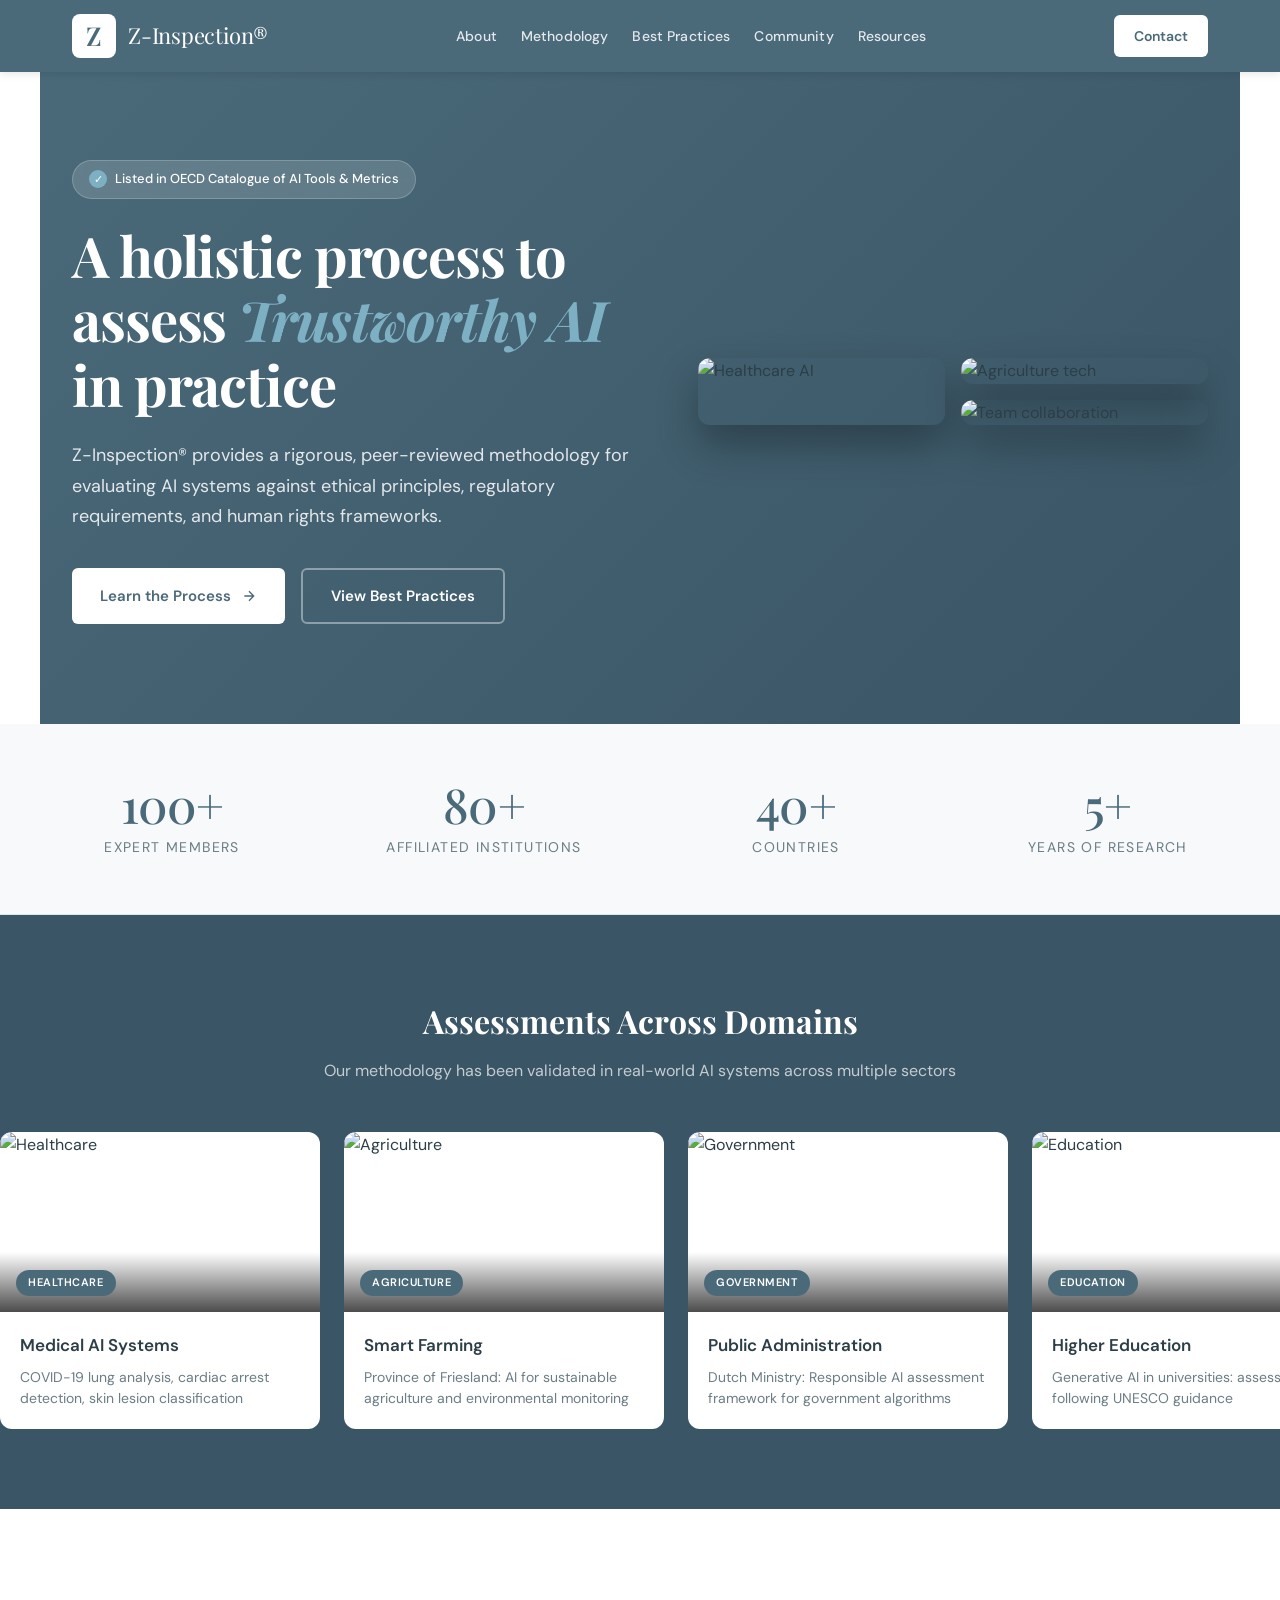
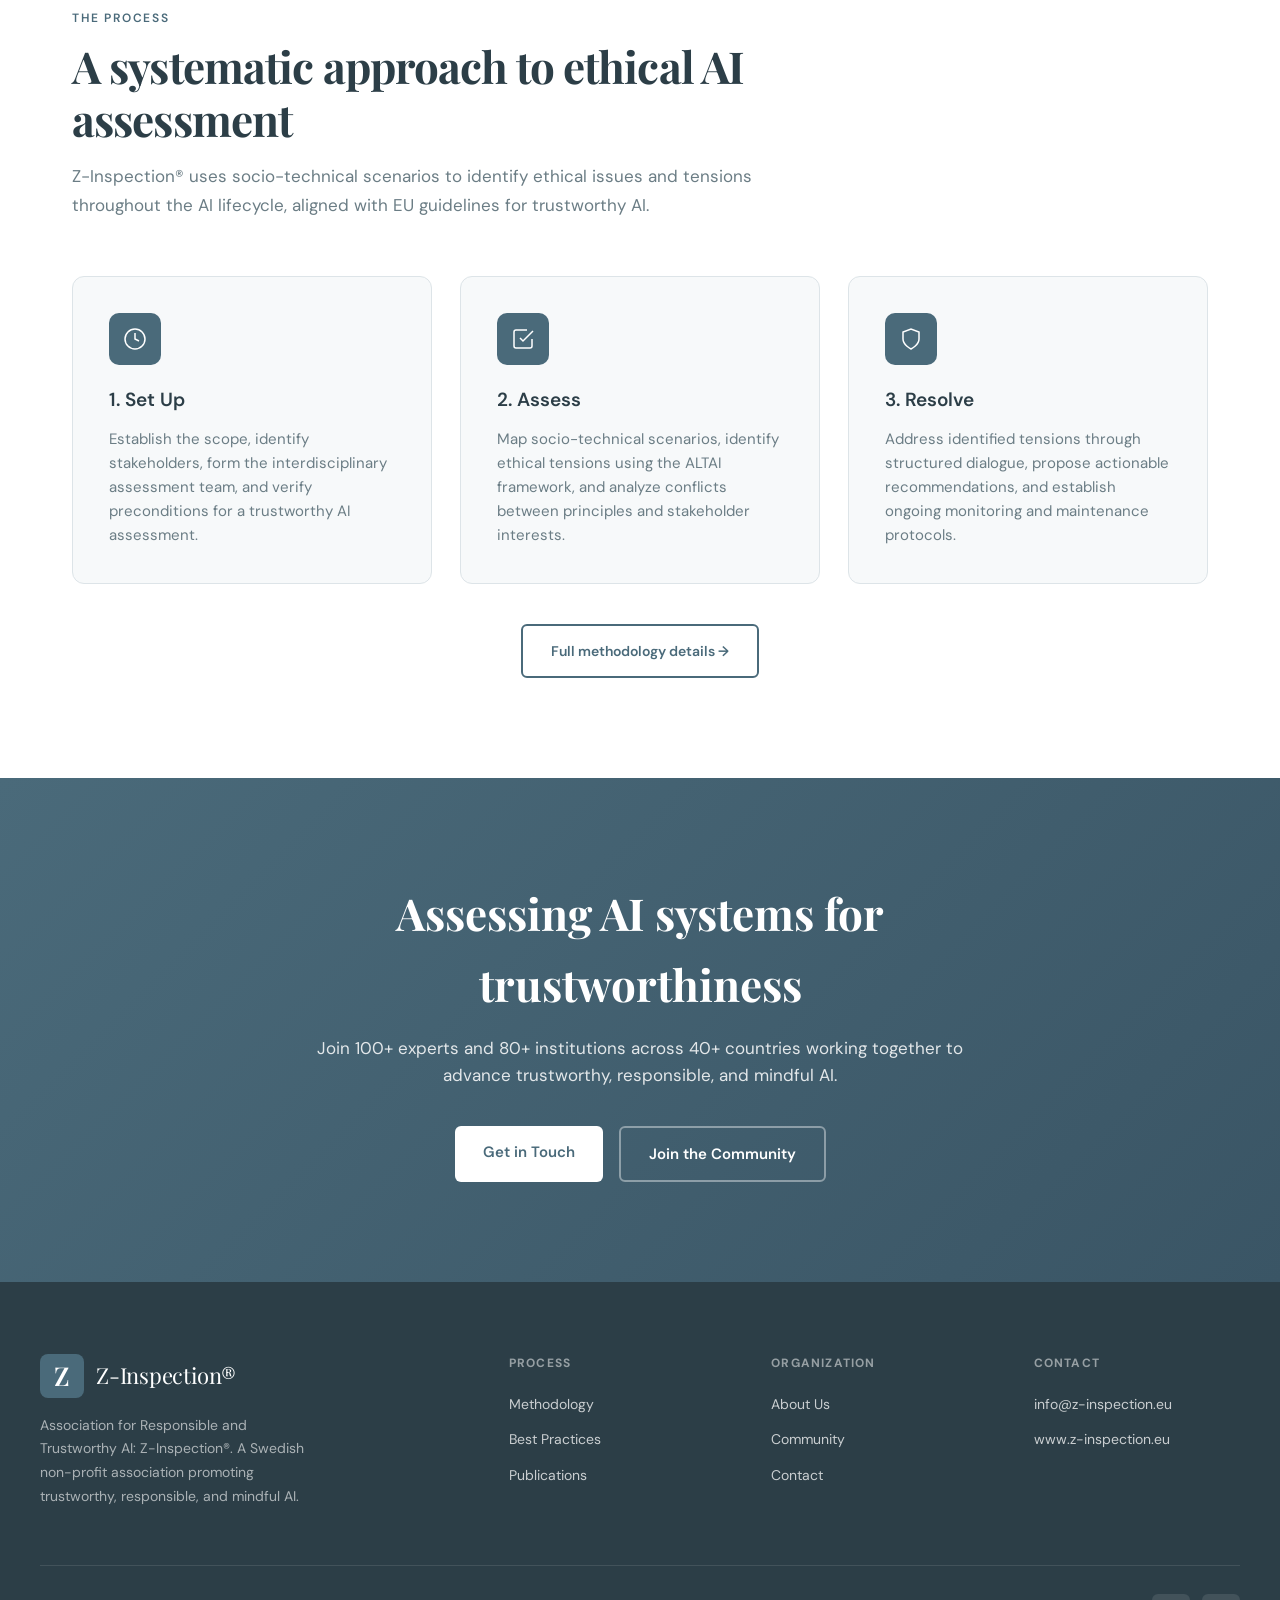
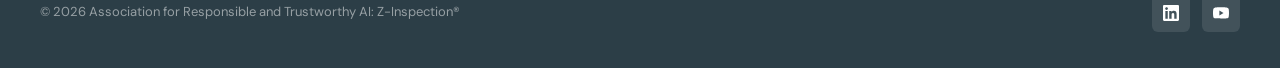
==== z-inspection-site/index.html @ 9ff1f360 "Add files via upload" ====
<!DOCTYPE html>
<html lang="en">
<head>
    <meta charset="UTF-8">
    <meta name="viewport" content="width=device-width, initial-scale=1.0">
    <title>Z-Inspection® | Trustworthy AI Assessment</title>
    <link rel="preconnect" href="https://fonts.googleapis.com">
    <link rel="preconnect" href="https://fonts.gstatic.com" crossorigin>
    <link href="https://fonts.googleapis.com/css2?family=DM+Sans:ital,opsz,wght@0,9..40,300;0,9..40,400;0,9..40,500;0,9..40,600;0,9..40,700;1,9..40,400&family=Playfair+Display:ital,wght@0,400;0,500;0,600;1,400;1,500&display=swap" rel="stylesheet">
    <link rel="stylesheet" href="css/style.css">
</head>
<body>
    <!-- Navigation -->
    <nav class="nav">
        <div class="nav-inner">
            <a href="index.html" class="logo">
                <span class="logo-mark">Z</span>
                <span class="logo-text">Z-Inspection®</span>
            </a>
            <ul class="nav-links">
                <li><a href="about.html">About</a></li>
                <li><a href="methodology.html">Methodology</a></li>
                <li><a href="cases.html">Best Practices</a></li>
                <li><a href="community.html">Community</a></li>
                <li><a href="resources.html">Resources</a></li>
            </ul>
            <button class="nav-toggle" aria-label="Open menu" aria-expanded="false">
                <svg width="24" height="24" viewBox="0 0 24 24" fill="none" stroke="currentColor" stroke-width="2"><path d="M3 12h18M3 6h18M3 18h18"/></svg>
            </button>
            <a href="contact.html" class="nav-cta">Contact</a>
        </div>
    </nav>

    <!-- Hero Section -->
    <section class="hero">
        <div class="hero-content">
            <div class="hero-text">
                <div class="hero-badge">Listed in OECD Catalogue of AI Tools &amp; Metrics</div>
                <h1>A holistic process to assess <em>Trustworthy AI</em> in practice</h1>
                <p class="hero-subtitle">Z-Inspection® provides a rigorous, peer-reviewed methodology for evaluating AI systems against ethical principles, regulatory requirements, and human rights frameworks.</p>
                <div class="hero-actions">
                    <a href="methodology.html" class="btn-primary">
                        Learn the Process
                        <svg width="16" height="16" viewBox="0 0 24 24" fill="none" stroke="currentColor" stroke-width="2"><path d="M5 12h14M12 5l7 7-7 7"/></svg>
                    </a>
                    <a href="cases.html" class="btn-secondary">View Best Practices</a>
                </div>
            </div>
            <div class="hero-visual">
                <div class="hero-image-grid">
                    <div class="hero-image-item">
                        <img src="https://images.unsplash.com/photo-1576091160550-2173dba999ef?w=600&q=80" alt="Healthcare AI">
                    </div>
                    <div class="hero-image-item">
                        <img src="https://images.unsplash.com/photo-1574943320219-553eb213f72d?w=400&q=80" alt="Agriculture tech">
                    </div>
                    <div class="hero-image-item">
                        <img src="https://images.unsplash.com/photo-1552664730-d307ca884978?w=400&q=80" alt="Team collaboration">
                    </div>
                </div>
            </div>
        </div>
    </section>

    <!-- Stats Bar -->
    <div class="stats-bar">
        <div class="stats-inner">
            <div class="stat-item">
                <div class="stat-number">100+</div>
                <div class="stat-label">Expert Members</div>
            </div>
            <div class="stat-item">
                <div class="stat-number">80+</div>
                <div class="stat-label">Affiliated Institutions</div>
            </div>
            <div class="stat-item">
                <div class="stat-number">40+</div>
                <div class="stat-label">Countries</div>
            </div>
            <div class="stat-item">
                <div class="stat-number">5+</div>
                <div class="stat-label">Years of Research</div>
            </div>
        </div>
    </div>

    <!-- Domain Carousel -->
    <div class="domains-section">
        <div class="domains-header">
            <h2>Assessments Across Domains</h2>
            <p>Our methodology has been validated in real-world AI systems across multiple sectors</p>
        </div>
        <div class="carousel-container">
            <div class="carousel-track">
                <div class="domain-card">
                    <div class="domain-image">
                        <img src="https://images.unsplash.com/photo-1551076805-e1869033e561?w=600&q=80" alt="Healthcare">
                        <div class="domain-overlay"><span class="domain-tag">Healthcare</span></div>
                    </div>
                    <div class="domain-content">
                        <h3>Medical AI Systems</h3>
                        <p>COVID-19 lung analysis, cardiac arrest detection, skin lesion classification</p>
                    </div>
                </div>
                <div class="domain-card">
                    <div class="domain-image">
                        <img src="https://images.unsplash.com/photo-1625246333195-78d9c38ad449?w=600&q=80" alt="Agriculture">
                        <div class="domain-overlay"><span class="domain-tag">Agriculture</span></div>
                    </div>
                    <div class="domain-content">
                        <h3>Smart Farming</h3>
                        <p>Province of Friesland: AI for sustainable agriculture and environmental monitoring</p>
                    </div>
                </div>
                <div class="domain-card">
                    <div class="domain-image">
                        <img src="https://images.unsplash.com/photo-1523292562811-8fa7962a78c8?w=600&q=80" alt="Government">
                        <div class="domain-overlay"><span class="domain-tag">Government</span></div>
                    </div>
                    <div class="domain-content">
                        <h3>Public Administration</h3>
                        <p>Dutch Ministry: Responsible AI assessment framework for government algorithms</p>
                    </div>
                </div>
                <div class="domain-card">
                    <div class="domain-image">
                        <img src="https://images.unsplash.com/photo-1524178232363-1fb2b075b655?w=600&q=80" alt="Education">
                        <div class="domain-overlay"><span class="domain-tag">Education</span></div>
                    </div>
                    <div class="domain-content">
                        <h3>Higher Education</h3>
                        <p>Generative AI in universities: assessment following UNESCO guidance</p>
                    </div>
                </div>
                <div class="domain-card">
                    <div class="domain-image">
                        <img src="https://images.unsplash.com/photo-1473341304170-971dccb5ac1e?w=600&q=80" alt="Environment">
                        <div class="domain-overlay"><span class="domain-tag">Environment</span></div>
                    </div>
                    <div class="domain-content">
                        <h3>Environmental Monitoring</h3>
                        <p>AI systems for climate, biodiversity, and ecological assessment</p>
                    </div>
                </div>
                <div class="domain-card">
                    <div class="domain-image">
                        <img src="https://images.unsplash.com/photo-1559526324-593bc073d938?w=600&q=80" alt="Genomics">
                        <div class="domain-overlay"><span class="domain-tag">Genomics</span></div>
                    </div>
                    <div class="domain-content">
                        <h3>Polygenic Risk Scores</h3>
                        <p>KOREA project: AI for Type 2 Diabetes genetic risk assessment</p>
                    </div>
                </div>
                <!-- Duplicate set for seamless loop -->
                <div class="domain-card">
                    <div class="domain-image">
                        <img src="https://images.unsplash.com/photo-1551076805-e1869033e561?w=600&q=80" alt="Healthcare">
                        <div class="domain-overlay"><span class="domain-tag">Healthcare</span></div>
                    </div>
                    <div class="domain-content">
                        <h3>Medical AI Systems</h3>
                        <p>COVID-19 lung analysis, cardiac arrest detection, skin lesion classification</p>
                    </div>
                </div>
                <div class="domain-card">
                    <div class="domain-image">
                        <img src="https://images.unsplash.com/photo-1625246333195-78d9c38ad449?w=600&q=80" alt="Agriculture">
                        <div class="domain-overlay"><span class="domain-tag">Agriculture</span></div>
                    </div>
                    <div class="domain-content">
                        <h3>Smart Farming</h3>
                        <p>Province of Friesland: AI for sustainable agriculture and environmental monitoring</p>
                    </div>
                </div>
                <div class="domain-card">
                    <div class="domain-image">
                        <img src="https://images.unsplash.com/photo-1523292562811-8fa7962a78c8?w=600&q=80" alt="Government">
                        <div class="domain-overlay"><span class="domain-tag">Government</span></div>
                    </div>
                    <div class="domain-content">
                        <h3>Public Administration</h3>
                        <p>Dutch Ministry: Responsible AI assessment framework for government algorithms</p>
                    </div>
                </div>
                <div class="domain-card">
                    <div class="domain-image">
                        <img src="https://images.unsplash.com/photo-1524178232363-1fb2b075b655?w=600&q=80" alt="Education">
                        <div class="domain-overlay"><span class="domain-tag">Education</span></div>
                    </div>
                    <div class="domain-content">
                        <h3>Higher Education</h3>
                        <p>Generative AI in universities: assessment following UNESCO guidance</p>
                    </div>
                </div>
                <div class="domain-card">
                    <div class="domain-image">
                        <img src="https://images.unsplash.com/photo-1473341304170-971dccb5ac1e?w=600&q=80" alt="Environment">
                        <div class="domain-overlay"><span class="domain-tag">Environment</span></div>
                    </div>
                    <div class="domain-content">
                        <h3>Environmental Monitoring</h3>
                        <p>AI systems for climate, biodiversity, and ecological assessment</p>
                    </div>
                </div>
                <div class="domain-card">
                    <div class="domain-image">
                        <img src="https://images.unsplash.com/photo-1559526324-593bc073d938?w=600&q=80" alt="Genomics">
                        <div class="domain-overlay"><span class="domain-tag">Genomics</span></div>
                    </div>
                    <div class="domain-content">
                        <h3>Polygenic Risk Scores</h3>
                        <p>KOREA project: AI for Type 2 Diabetes genetic risk assessment</p>
                    </div>
                </div>
            </div>
        </div>
    </div>

    <!-- Process Overview (short) -->
    <section id="process">
        <div class="section-header">
            <div class="section-label">The Process</div>
            <h2 class="section-title">A systematic approach to ethical AI assessment</h2>
            <p class="section-desc">Z-Inspection® uses socio-technical scenarios to identify ethical issues and tensions throughout the AI lifecycle, aligned with EU guidelines for trustworthy AI.</p>
        </div>
        <div class="process-grid">
            <div class="process-card">
                <div class="process-icon">
                    <svg width="24" height="24" viewBox="0 0 24 24" fill="none" stroke="currentColor" stroke-width="1.5"><circle cx="12" cy="12" r="10"/><path d="M12 6v6l4 2"/></svg>
                </div>
                <h3>1. Set Up</h3>
                <p>Establish the scope, identify stakeholders, form the interdisciplinary assessment team, and verify preconditions for a trustworthy AI assessment.</p>
            </div>
            <div class="process-card">
                <div class="process-icon">
                    <svg width="24" height="24" viewBox="0 0 24 24" fill="none" stroke="currentColor" stroke-width="1.5"><path d="M9 11l3 3L22 4"/><path d="M21 12v7a2 2 0 0 1-2 2H5a2 2 0 0 1-2-2V5a2 2 0 0 1 2-2h11"/></svg>
                </div>
                <h3>2. Assess</h3>
                <p>Map socio-technical scenarios, identify ethical tensions using the ALTAI framework, and analyze conflicts between principles and stakeholder interests.</p>
            </div>
            <div class="process-card">
                <div class="process-icon">
                    <svg width="24" height="24" viewBox="0 0 24 24" fill="none" stroke="currentColor" stroke-width="1.5"><path d="M12 22s8-4 8-10V5l-8-3-8 3v7c0 6 8 10 8 10z"/></svg>
                </div>
                <h3>3. Resolve</h3>
                <p>Address identified tensions through structured dialogue, propose actionable recommendations, and establish ongoing monitoring and maintenance protocols.</p>
            </div>
        </div>
        <div class="team-cta" style="margin-top:40px;">
            <a href="methodology.html" class="btn-outline">Full methodology details &rarr;</a>
        </div>
    </section>

    <!-- CTA Section -->
    <section class="cta-section">
        <div class="cta-inner">
            <h2>Assessing AI systems for trustworthiness</h2>
            <p>Join 100+ experts and 80+ institutions across 40+ countries working together to advance trustworthy, responsible, and mindful AI.</p>
            <div class="cta-buttons">
                <a href="contact.html" class="btn-light">Get in Touch</a>
                <a href="community.html" class="btn-ghost">Join the Community</a>
            </div>
        </div>
    </section>

    <!-- Footer -->
    <footer>
        <div class="footer-inner">
            <div class="footer-top">
                <div class="footer-brand">
                    <a href="index.html" class="logo">
                        <span class="logo-mark">Z</span>
                        <span class="logo-text">Z-Inspection®</span>
                    </a>
                    <p>Association for Responsible and Trustworthy AI: Z-Inspection®. A Swedish non-profit association promoting trustworthy, responsible, and mindful AI.</p>
                </div>
                <div class="footer-links">
                    <h5>Process</h5>
                    <ul>
                        <li><a href="methodology.html">Methodology</a></li>
                        <li><a href="cases.html">Best Practices</a></li>
                        <li><a href="resources.html">Publications</a></li>
                    </ul>
                </div>
                <div class="footer-links">
                    <h5>Organization</h5>
                    <ul>
                        <li><a href="about.html">About Us</a></li>
                        <li><a href="community.html">Community</a></li>
                        <li><a href="contact.html">Contact</a></li>
                    </ul>
                </div>
                <div class="footer-links">
                    <h5>Contact</h5>
                    <ul>
                        <li><a href="mailto:info@z-inspection.eu">info@z-inspection.eu</a></li>
                        <li><a href="https://www.z-inspection.eu">www.z-inspection.eu</a></li>
                    </ul>
                </div>
            </div>
            <div class="footer-bottom">
                <p>&copy; 2026 Association for Responsible and Trustworthy AI: Z-Inspection®</p>
                <div class="footer-social">
                    <a href="https://www.linkedin.com/in/roberto-v-zicari-087863/" aria-label="LinkedIn">
                        <svg width="16" height="16" viewBox="0 0 24 24" fill="currentColor"><path d="M20.447 20.452h-3.554v-5.569c0-1.328-.027-3.037-1.852-3.037-1.853 0-2.136 1.445-2.136 2.939v5.667H9.351V9h3.414v1.561h.046c.477-.9 1.637-1.85 3.37-1.85 3.601 0 4.267 2.37 4.267 5.455v6.286zM5.337 7.433c-1.144 0-2.063-.926-2.063-2.065 0-1.138.92-2.063 2.063-2.063 1.14 0 2.064.925 2.064 2.063 0 1.139-.925 2.065-2.064 2.065zm1.782 13.019H3.555V9h3.564v11.452zM22.225 0H1.771C.792 0 0 .774 0 1.729v20.542C0 23.227.792 24 1.771 24h20.451C23.2 24 24 23.227 24 22.271V1.729C24 .774 23.2 0 22.222 0h.003z"/></svg>
                    </a>
                    <a href="https://www.youtube.com/watch?v=z_RCysclXdk" aria-label="YouTube">
                        <svg width="16" height="16" viewBox="0 0 24 24" fill="currentColor"><path d="M23.498 6.186a3.016 3.016 0 0 0-2.122-2.136C19.505 3.545 12 3.545 12 3.545s-7.505 0-9.377.505A3.017 3.017 0 0 0 .502 6.186C0 8.07 0 12 0 12s0 3.93.502 5.814a3.016 3.016 0 0 0 2.122 2.136c1.871.505 9.376.505 9.376.505s7.505 0 9.377-.505a3.015 3.015 0 0 0 2.122-2.136C24 15.93 24 12 24 12s0-3.93-.502-5.814zM9.545 15.568V8.432L15.818 12l-6.273 3.568z"/></svg>
                    </a>
                </div>
            </div>
        </div>
    </footer>

    <script src="js/main.js"></script>
</body>
</html>
---- z-inspection-site/css/style.css ----
/* ============================================
   Z-Inspection® Association Website
   Design system based on v3 proposal
   ============================================ */

:root {
    --color-primary: #4a6a7a;
    --color-primary-dark: #3a5565;
    --color-primary-light: #5a7a8a;
    --color-accent: #7eb0c4;
    --color-ink: #2c3e47;
    --color-paper: #ffffff;
    --color-warm: #f7f9fa;
    --color-muted: #6b7d85;
    --color-border: #dde4e8;
    --font-serif: 'Playfair Display', Georgia, serif;
    --font-sans: 'DM Sans', -apple-system, sans-serif;
    --max-width: 1200px;
    --spacing-unit: 8px;
}

* { margin: 0; padding: 0; box-sizing: border-box; }
html { scroll-behavior: smooth; }

body {
    font-family: var(--font-sans);
    background: var(--color-paper);
    color: var(--color-ink);
    line-height: 1.6;
    font-size: 16px;
    -webkit-font-smoothing: antialiased;
}

/* ---- Navigation ---- */
.nav {
    position: fixed;
    top: 0;
    left: 0;
    right: 0;
    z-index: 1000;
    background: var(--color-primary);
    box-shadow: 0 2px 8px rgba(0,0,0,0.1);
}

.nav-inner {
    max-width: var(--max-width);
    margin: 0 auto;
    padding: 0 calc(var(--spacing-unit) * 4);
    display: flex;
    align-items: center;
    justify-content: space-between;
    height: 72px;
}

.logo {
    display: flex;
    align-items: center;
    gap: 12px;
    text-decoration: none;
    color: white;
}

.logo-mark {
    width: 44px;
    height: 44px;
    background: white;
    border-radius: 8px;
    display: flex;
    align-items: center;
    justify-content: center;
    color: var(--color-primary);
    font-family: var(--font-serif);
    font-size: 26px;
    font-weight: 600;
}

.logo-text {
    font-family: var(--font-serif);
    font-size: 22px;
    letter-spacing: -0.01em;
    color: white;
}

.nav-links {
    display: flex;
    gap: calc(var(--spacing-unit) * 3);
    list-style: none;
}

.nav-links a {
    text-decoration: none;
    color: rgba(255,255,255,0.85);
    font-size: 14px;
    font-weight: 500;
    transition: color 0.2s;
    letter-spacing: 0.01em;
}

.nav-links a:hover,
.nav-links a.active {
    color: white;
}

.nav-cta {
    background: white;
    color: var(--color-primary);
    padding: 10px 20px;
    border-radius: 6px;
    text-decoration: none;
    font-size: 14px;
    font-weight: 600;
    transition: all 0.2s;
}

.nav-cta:hover {
    background: var(--color-accent);
    color: white;
    transform: translateY(-1px);
}

/* Mobile hamburger */
.nav-toggle {
    display: none;
    background: none;
    border: none;
    color: white;
    cursor: pointer;
    padding: 8px;
}

.nav-toggle svg { display: block; }

/* ---- Hero Section ---- */
.hero {
    position: relative;
    padding: 160px calc(var(--spacing-unit) * 4) 100px;
    background: linear-gradient(135deg, var(--color-primary) 0%, var(--color-primary-dark) 100%);
    overflow: hidden;
}

.hero::before {
    content: '';
    position: absolute;
    top: 0;
    right: 0;
    width: 50%;
    height: 100%;
    background: url('https://images.unsplash.com/photo-1522071820081-009f0129c71c?w=1200&q=80') center/cover;
    opacity: 0.15;
}

.hero-content {
    position: relative;
    z-index: 1;
    max-width: var(--max-width);
    margin: 0 auto;
    display: grid;
    grid-template-columns: 1.1fr 1fr;
    gap: 64px;
    align-items: center;
}

.hero-badge {
    display: inline-flex;
    align-items: center;
    gap: 8px;
    background: rgba(255,255,255,0.15);
    backdrop-filter: blur(8px);
    padding: 8px 16px;
    border-radius: 100px;
    font-size: 13px;
    font-weight: 500;
    color: white;
    margin-bottom: 24px;
    border: 1px solid rgba(255,255,255,0.2);
    animation: fadeInUp 0.6s ease-out;
}

.hero-badge::before {
    content: '✓';
    font-size: 11px;
    background: var(--color-accent);
    width: 18px;
    height: 18px;
    border-radius: 50%;
    display: flex;
    align-items: center;
    justify-content: center;
}

.hero h1 {
    font-family: var(--font-serif);
    font-size: clamp(40px, 5vw, 56px);
    line-height: 1.15;
    letter-spacing: -0.02em;
    margin-bottom: 24px;
    color: white;
    animation: fadeInUp 0.6s ease-out 0.1s both;
}

.hero h1 em {
    font-style: italic;
    color: var(--color-accent);
}

.hero-subtitle {
    font-size: 18px;
    color: rgba(255,255,255,0.85);
    line-height: 1.7;
    margin-bottom: 36px;
    animation: fadeInUp 0.6s ease-out 0.2s both;
}

.hero-actions {
    display: flex;
    gap: 16px;
    flex-wrap: wrap;
    animation: fadeInUp 0.6s ease-out 0.3s both;
}

/* Hero image grid */
.hero-visual { animation: fadeInUp 0.8s ease-out 0.4s both; }

.hero-image-grid {
    display: grid;
    grid-template-columns: 1fr 1fr;
    gap: 16px;
}

.hero-image-item {
    border-radius: 12px;
    overflow: hidden;
    box-shadow: 0 20px 40px rgba(0, 0, 0, 0.3);
}

.hero-image-item:first-child { grid-row: span 2; }

.hero-image-item img {
    width: 100%;
    height: 100%;
    object-fit: cover;
    transition: transform 0.5s;
}

.hero-image-item:hover img { transform: scale(1.05); }

/* ---- Page Hero (subpages) ---- */
.page-hero {
    padding: 140px calc(var(--spacing-unit) * 4) 72px;
    background: linear-gradient(135deg, var(--color-primary) 0%, var(--color-primary-dark) 100%);
    text-align: center;
}

.page-hero h1 {
    font-family: var(--font-serif);
    font-size: clamp(32px, 4vw, 48px);
    color: white;
    margin-bottom: 16px;
    letter-spacing: -0.02em;
}

.page-hero p {
    font-size: 18px;
    color: rgba(255,255,255,0.8);
    max-width: 640px;
    margin: 0 auto;
    line-height: 1.7;
}

/* ---- Buttons ---- */
.btn-primary {
    background: white;
    color: var(--color-primary);
    padding: 14px 28px;
    border-radius: 6px;
    text-decoration: none;
    font-weight: 600;
    font-size: 15px;
    display: inline-flex;
    align-items: center;
    gap: 10px;
    transition: all 0.2s;
}

.btn-primary:hover {
    background: var(--color-accent);
    color: white;
    transform: translateY(-2px);
    box-shadow: 0 8px 24px rgba(0,0,0,0.2);
}

.btn-secondary {
    background: transparent;
    color: white;
    padding: 14px 28px;
    border: 2px solid rgba(255,255,255,0.4);
    border-radius: 6px;
    text-decoration: none;
    font-weight: 600;
    font-size: 15px;
    transition: all 0.2s;
}

.btn-secondary:hover {
    border-color: white;
    background: rgba(255,255,255,0.1);
}

.btn-outline {
    display: inline-block;
    background: transparent;
    color: var(--color-primary);
    padding: 14px 28px;
    border: 2px solid var(--color-primary);
    border-radius: 6px;
    text-decoration: none;
    font-weight: 600;
    font-size: 14px;
    transition: all 0.2s;
}

.btn-outline:hover {
    background: var(--color-primary);
    color: white;
}

.btn-light {
    background: white;
    color: var(--color-primary);
    padding: 14px 28px;
    border-radius: 6px;
    text-decoration: none;
    font-weight: 600;
    font-size: 15px;
    transition: all 0.2s;
}

.btn-light:hover {
    transform: translateY(-2px);
    box-shadow: 0 8px 24px rgba(0,0,0,0.2);
}

.btn-ghost {
    background: transparent;
    color: white;
    padding: 14px 28px;
    border: 2px solid rgba(255, 255, 255, 0.4);
    border-radius: 6px;
    text-decoration: none;
    font-weight: 600;
    font-size: 15px;
    transition: all 0.2s;
}

.btn-ghost:hover {
    border-color: white;
    background: rgba(255,255,255,0.1);
}

/* ---- Stats Bar ---- */
.stats-bar {
    background: var(--color-warm);
    padding: 56px calc(var(--spacing-unit) * 4);
    border-bottom: 1px solid var(--color-border);
}

.stats-inner {
    max-width: var(--max-width);
    margin: 0 auto;
    display: grid;
    grid-template-columns: repeat(4, 1fr);
    gap: 48px;
}

.stat-item { text-align: center; }

.stat-number {
    font-family: var(--font-serif);
    font-size: 48px;
    font-weight: 500;
    letter-spacing: -0.02em;
    line-height: 1;
    margin-bottom: 8px;
    color: var(--color-primary);
}

.stat-label {
    font-size: 14px;
    color: var(--color-muted);
    text-transform: uppercase;
    letter-spacing: 0.1em;
}

/* ---- Domain Carousel ---- */
.domains-section {
    background: var(--color-primary-dark);
    padding: 80px 0;
    overflow: hidden;
}

.domains-header {
    text-align: center;
    max-width: var(--max-width);
    margin: 0 auto 48px;
    padding: 0 calc(var(--spacing-unit) * 4);
}

.domains-header h2 {
    color: white;
    font-family: var(--font-serif);
    font-size: 32px;
    margin-bottom: 12px;
}

.domains-header p {
    color: rgba(255, 255, 255, 0.7);
    font-size: 16px;
}

.carousel-container { position: relative; width: 100%; }

.carousel-track {
    display: flex;
    gap: 24px;
    animation: scroll 40s linear infinite;
    width: max-content;
}

.carousel-track:hover { animation-play-state: paused; }

@keyframes scroll {
    0% { transform: translateX(0); }
    100% { transform: translateX(-50%); }
}

.domain-card {
    flex-shrink: 0;
    width: 320px;
    background: white;
    border-radius: 12px;
    overflow: hidden;
    transition: transform 0.3s;
}

.domain-card:hover { transform: translateY(-8px); }

.domain-image {
    height: 180px;
    overflow: hidden;
    position: relative;
}

.domain-image img {
    width: 100%;
    height: 100%;
    object-fit: cover;
    transition: transform 0.5s;
}

.domain-card:hover .domain-image img { transform: scale(1.1); }

.domain-overlay {
    position: absolute;
    bottom: 0;
    left: 0;
    right: 0;
    padding: 16px;
    background: linear-gradient(transparent, rgba(0,0,0,0.7));
}

.domain-tag {
    display: inline-block;
    background: var(--color-primary);
    color: white;
    padding: 4px 12px;
    border-radius: 100px;
    font-size: 11px;
    font-weight: 600;
    text-transform: uppercase;
    letter-spacing: 0.05em;
}

.domain-content { padding: 20px; }

.domain-content h3 {
    font-size: 17px;
    font-weight: 600;
    margin-bottom: 8px;
    color: var(--color-ink);
}

.domain-content p {
    font-size: 14px;
    color: var(--color-muted);
    line-height: 1.5;
}

/* ---- Section Styling ---- */
section {
    padding: 100px calc(var(--spacing-unit) * 4);
    max-width: var(--max-width);
    margin: 0 auto;
}

.section-header {
    max-width: 700px;
    margin-bottom: 56px;
}

.section-label {
    font-size: 12px;
    text-transform: uppercase;
    letter-spacing: 0.15em;
    color: var(--color-primary);
    font-weight: 600;
    margin-bottom: 12px;
}

.section-title {
    font-family: var(--font-serif);
    font-size: clamp(32px, 4vw, 44px);
    line-height: 1.2;
    letter-spacing: -0.02em;
    margin-bottom: 16px;
    color: var(--color-ink);
}

.section-desc {
    font-size: 17px;
    color: var(--color-muted);
    line-height: 1.7;
}

/* ---- Process Cards ---- */
.process-grid {
    display: grid;
    grid-template-columns: repeat(3, 1fr);
    gap: 28px;
}

.process-card {
    background: var(--color-warm);
    border-radius: 12px;
    padding: 36px;
    transition: all 0.3s;
    position: relative;
    border: 1px solid var(--color-border);
}

.process-card:hover {
    background: white;
    border-color: var(--color-primary);
    transform: translateY(-4px);
    box-shadow: 0 16px 32px rgba(0, 0, 0, 0.08);
}

.process-icon {
    width: 52px;
    height: 52px;
    background: var(--color-primary);
    border-radius: 10px;
    display: flex;
    align-items: center;
    justify-content: center;
    margin-bottom: 20px;
    color: white;
}

.process-card h3 {
    font-size: 19px;
    font-weight: 600;
    margin-bottom: 12px;
    color: var(--color-ink);
}

.process-card p {
    color: var(--color-muted);
    font-size: 15px;
    line-height: 1.6;
}

/* ---- Impact Gallery ---- */
.impact-section {
    background: var(--color-warm);
    padding: 100px calc(var(--spacing-unit) * 4);
    max-width: none;
}

.impact-inner {
    max-width: var(--max-width);
    margin: 0 auto;
}

.impact-grid {
    display: grid;
    grid-template-columns: repeat(12, 1fr);
    grid-template-rows: repeat(2, 240px);
    gap: 20px;
}

.impact-item {
    border-radius: 12px;
    overflow: hidden;
    position: relative;
    cursor: pointer;
}

.impact-item img {
    width: 100%;
    height: 100%;
    object-fit: cover;
    transition: transform 0.5s;
}

.impact-item:hover img { transform: scale(1.05); }

.impact-item::after {
    content: '';
    position: absolute;
    inset: 0;
    background: linear-gradient(transparent 40%, rgba(0,0,0,0.6));
    opacity: 0;
    transition: opacity 0.3s;
}

.impact-item:hover::after { opacity: 1; }

.impact-label {
    position: absolute;
    bottom: 16px;
    left: 16px;
    right: 16px;
    color: white;
    z-index: 1;
    opacity: 0;
    transform: translateY(10px);
    transition: all 0.3s;
}

.impact-item:hover .impact-label {
    opacity: 1;
    transform: translateY(0);
}

.impact-label h4 { font-size: 16px; font-weight: 600; margin-bottom: 2px; }
.impact-label p { font-size: 12px; opacity: 0.85; }

.impact-item:nth-child(1) { grid-column: span 5; }
.impact-item:nth-child(2) { grid-column: span 4; }
.impact-item:nth-child(3) { grid-column: span 3; }
.impact-item:nth-child(4) { grid-column: span 3; }
.impact-item:nth-child(5) { grid-column: span 5; }
.impact-item:nth-child(6) { grid-column: span 4; }

/* ---- Case Studies ---- */
.cases-grid {
    display: grid;
    grid-template-columns: repeat(2, 1fr);
    gap: 24px;
}

.case-card {
    background: var(--color-warm);
    border-radius: 12px;
    overflow: hidden;
    transition: all 0.3s;
    text-decoration: none;
    color: inherit;
    display: block;
    border: 1px solid var(--color-border);
}

.case-card:hover {
    transform: translateY(-4px);
    box-shadow: 0 20px 40px rgba(0, 0, 0, 0.1);
    border-color: transparent;
    background: white;
}

.case-image { height: 180px; overflow: hidden; }

.case-image img {
    width: 100%;
    height: 100%;
    object-fit: cover;
    transition: transform 0.5s;
}

.case-card:hover .case-image img { transform: scale(1.05); }

.case-content { padding: 28px; }

.case-tag {
    display: inline-block;
    background: var(--color-primary);
    padding: 5px 12px;
    border-radius: 100px;
    font-size: 11px;
    font-weight: 600;
    text-transform: uppercase;
    letter-spacing: 0.06em;
    color: white;
    margin-bottom: 14px;
}

.case-card h3 {
    font-family: var(--font-serif);
    font-size: 20px;
    line-height: 1.3;
    margin-bottom: 10px;
    color: var(--color-ink);
}

.case-card p {
    color: var(--color-muted);
    font-size: 14px;
    line-height: 1.6;
    margin-bottom: 16px;
}

.case-link {
    display: inline-flex;
    align-items: center;
    gap: 6px;
    color: var(--color-primary);
    font-weight: 600;
    font-size: 14px;
}

.case-link svg { transition: transform 0.2s; }
.case-card:hover .case-link svg { transform: translateX(4px); }

/* ---- Team / Board ---- */
.team-preview {
    display: grid;
    grid-template-columns: repeat(5, 1fr);
    gap: 24px;
    margin-bottom: 40px;
}

.team-member { text-align: center; }

.team-avatar {
    width: 100%;
    aspect-ratio: 1;
    border-radius: 10px;
    background: var(--color-warm);
    margin-bottom: 14px;
    overflow: hidden;
    border: 2px solid var(--color-border);
    transition: border-color 0.3s;
}

.team-member:hover .team-avatar { border-color: var(--color-primary); }

.team-avatar img {
    width: 100%;
    height: 100%;
    object-fit: cover;
    filter: grayscale(30%);
    transition: filter 0.3s;
}

.team-member:hover .team-avatar img { filter: grayscale(0%); }

.team-member h4 {
    font-size: 14px;
    font-weight: 600;
    margin-bottom: 3px;
    color: var(--color-ink);
}

.team-member p {
    font-size: 12px;
    color: var(--color-muted);
}

.team-cta { text-align: center; }

/* ---- CTA Section ---- */
.cta-section {
    position: relative;
    padding: 100px calc(var(--spacing-unit) * 4);
    max-width: none;
    text-align: center;
    background: linear-gradient(135deg, var(--color-primary) 0%, var(--color-primary-dark) 100%);
    overflow: hidden;
}

.cta-section::before {
    content: '';
    position: absolute;
    inset: 0;
    background: url('https://images.unsplash.com/photo-1517245386807-bb43f82c33c4?w=1920&q=80') center/cover;
    opacity: 0.1;
}

.cta-inner {
    position: relative;
    z-index: 1;
    max-width: 700px;
    margin: 0 auto;
}

.cta-section h2 {
    font-family: var(--font-serif);
    font-size: clamp(32px, 4vw, 44px);
    color: white;
    margin-bottom: 16px;
}

.cta-section p {
    color: rgba(255, 255, 255, 0.85);
    font-size: 17px;
    margin-bottom: 36px;
}

.cta-buttons {
    display: flex;
    gap: 16px;
    justify-content: center;
    flex-wrap: wrap;
}

/* ---- Footer ---- */
footer {
    background: var(--color-ink);
    padding: 72px calc(var(--spacing-unit) * 4) 36px;
    color: white;
}

.footer-inner {
    max-width: var(--max-width);
    margin: 0 auto;
}

.footer-top {
    display: grid;
    grid-template-columns: 2fr repeat(3, 1fr);
    gap: 56px;
    margin-bottom: 56px;
}

.footer-brand .logo-mark {
    background: var(--color-primary);
    color: white;
}

.footer-brand p {
    color: rgba(255, 255, 255, 0.6);
    font-size: 14px;
    line-height: 1.7;
    margin-top: 16px;
    max-width: 280px;
}

.footer-links h5 {
    font-size: 12px;
    text-transform: uppercase;
    letter-spacing: 0.1em;
    margin-bottom: 18px;
    color: rgba(255, 255, 255, 0.5);
}

.footer-links ul { list-style: none; }
.footer-links li { margin-bottom: 10px; }

.footer-links a {
    color: rgba(255, 255, 255, 0.75);
    text-decoration: none;
    font-size: 14px;
    transition: color 0.2s;
}

.footer-links a:hover { color: white; }

.footer-bottom {
    display: flex;
    justify-content: space-between;
    align-items: center;
    padding-top: 28px;
    border-top: 1px solid rgba(255, 255, 255, 0.1);
}

.footer-bottom p {
    font-size: 13px;
    color: rgba(255, 255, 255, 0.5);
}

.footer-social {
    display: flex;
    gap: 12px;
}

.footer-social a {
    width: 38px;
    height: 38px;
    border-radius: 6px;
    background: rgba(255, 255, 255, 0.1);
    display: flex;
    align-items: center;
    justify-content: center;
    color: white;
    transition: all 0.2s;
}

.footer-social a:hover { background: var(--color-primary); }

/* ---- Content Sections (subpages) ---- */
.content-section {
    padding: 80px calc(var(--spacing-unit) * 4);
    max-width: var(--max-width);
    margin: 0 auto;
}

.content-section h2 {
    font-family: var(--font-serif);
    font-size: 32px;
    color: var(--color-ink);
    margin-bottom: 20px;
    letter-spacing: -0.02em;
}

.content-section h3 {
    font-size: 20px;
    font-weight: 600;
    color: var(--color-ink);
    margin-bottom: 12px;
    margin-top: 32px;
}

.content-section p {
    color: var(--color-muted);
    font-size: 16px;
    line-height: 1.7;
    margin-bottom: 16px;
    max-width: 760px;
}

.content-section p strong { color: var(--color-ink); }

.content-section ul {
    list-style: none;
    margin-bottom: 24px;
    max-width: 760px;
}

.content-section ul li {
    padding: 8px 0 8px 24px;
    position: relative;
    color: var(--color-muted);
    font-size: 15px;
    line-height: 1.6;
}

.content-section ul li::before {
    content: '';
    position: absolute;
    left: 0;
    top: 16px;
    width: 8px;
    height: 8px;
    border-radius: 50%;
    background: var(--color-accent);
}

/* Two-column layout for content pages */
.content-two-col {
    display: grid;
    grid-template-columns: 1fr 1fr;
    gap: 48px;
    margin-bottom: 48px;
}

.content-two-col p { max-width: none; }

/* Info cards (for methodology steps, etc.) */
.info-cards {
    display: grid;
    grid-template-columns: repeat(auto-fit, minmax(300px, 1fr));
    gap: 24px;
    margin: 32px 0;
}

.info-card {
    background: var(--color-warm);
    border: 1px solid var(--color-border);
    border-radius: 12px;
    padding: 32px;
    transition: all 0.3s;
}

.info-card:hover {
    border-color: var(--color-primary);
    transform: translateY(-2px);
    box-shadow: 0 8px 24px rgba(0,0,0,0.06);
}

.info-card .step-number {
    display: inline-flex;
    align-items: center;
    justify-content: center;
    width: 36px;
    height: 36px;
    border-radius: 8px;
    background: var(--color-primary);
    color: white;
    font-weight: 700;
    font-size: 15px;
    margin-bottom: 16px;
}

.info-card h3 {
    font-size: 18px;
    font-weight: 600;
    margin-bottom: 10px;
    margin-top: 0;
    color: var(--color-ink);
}

.info-card p {
    font-size: 14px;
    color: var(--color-muted);
    line-height: 1.6;
    margin-bottom: 0;
}

/* Publication list */
.pub-list { margin: 32px 0; }

.pub-item {
    padding: 20px 0;
    border-bottom: 1px solid var(--color-border);
}

.pub-item:first-child { border-top: 1px solid var(--color-border); }

.pub-item h4 {
    font-size: 16px;
    font-weight: 600;
    margin-bottom: 6px;
    color: var(--color-ink);
}

.pub-item .pub-meta {
    font-size: 14px;
    color: var(--color-muted);
    margin-bottom: 4px;
}

.pub-item a {
    color: var(--color-primary);
    text-decoration: none;
    font-size: 14px;
    font-weight: 500;
}

.pub-item a:hover { text-decoration: underline; }

/* Contact page */
.contact-grid {
    display: grid;
    grid-template-columns: 1fr 1fr;
    gap: 48px;
    margin: 32px 0;
}

.contact-block {
    background: var(--color-warm);
    border: 1px solid var(--color-border);
    border-radius: 12px;
    padding: 36px;
}

.contact-block h3 {
    font-size: 18px;
    font-weight: 600;
    margin-bottom: 16px;
    margin-top: 0;
    color: var(--color-ink);
}

.contact-block p {
    font-size: 15px;
    color: var(--color-muted);
    line-height: 1.7;
    margin-bottom: 8px;
}

.contact-block a {
    color: var(--color-primary);
    text-decoration: none;
}

.contact-block a:hover { text-decoration: underline; }

.email-list { margin-top: 16px; }

.email-list dt {
    font-weight: 600;
    font-size: 14px;
    color: var(--color-ink);
    margin-top: 12px;
}

.email-list dd {
    font-size: 14px;
    color: var(--color-muted);
    margin-left: 0;
}

.email-list dd a { color: var(--color-primary); text-decoration: none; }
.email-list dd a:hover { text-decoration: underline; }

/* ---- Animations ---- */
@keyframes fadeInUp {
    from { opacity: 0; transform: translateY(20px); }
    to { opacity: 1; transform: translateY(0); }
}

/* ---- Responsive ---- */
@media (max-width: 1024px) {
    .nav-links { display: none; }
    .nav-toggle { display: block; }
    .hero-content { grid-template-columns: 1fr; }
    .hero-visual { display: none; }
    .stats-inner { grid-template-columns: repeat(2, 1fr); }
    .process-grid { grid-template-columns: 1fr; }
    .cases-grid { grid-template-columns: 1fr; }
    .impact-grid {
        grid-template-columns: 1fr 1fr;
        grid-template-rows: repeat(3, 180px);
    }
    .impact-item:nth-child(1),
    .impact-item:nth-child(2),
    .impact-item:nth-child(3),
    .impact-item:nth-child(4),
    .impact-item:nth-child(5),
    .impact-item:nth-child(6) { grid-column: span 1; }
    .team-preview { grid-template-columns: repeat(3, 1fr); }
    .footer-top { grid-template-columns: 1fr 1fr; }
    .content-two-col { grid-template-columns: 1fr; }
    .contact-grid { grid-template-columns: 1fr; }
}

@media (max-width: 1024px) {
    /* Mobile nav overlay */
    .nav-links.open {
        display: flex;
        flex-direction: column;
        position: absolute;
        top: 72px;
        left: 0;
        right: 0;
        background: var(--color-primary-dark);
        padding: 16px 32px 24px;
        box-shadow: 0 8px 24px rgba(0,0,0,0.2);
    }

    .nav-links.open a {
        font-size: 16px;
        padding: 10px 0;
        display: block;
    }
}

@media (max-width: 640px) {
    .stats-inner { grid-template-columns: 1fr; gap: 28px; }
    .team-preview { grid-template-columns: repeat(2, 1fr); }
    .impact-grid { grid-template-columns: 1fr; grid-template-rows: repeat(6, 160px); }
    .footer-top { grid-template-columns: 1fr; gap: 36px; }
    .footer-bottom { flex-direction: column; gap: 16px; text-align: center; }
    .domain-card { width: 280px; }
    .info-cards { grid-template-columns: 1fr; }
}
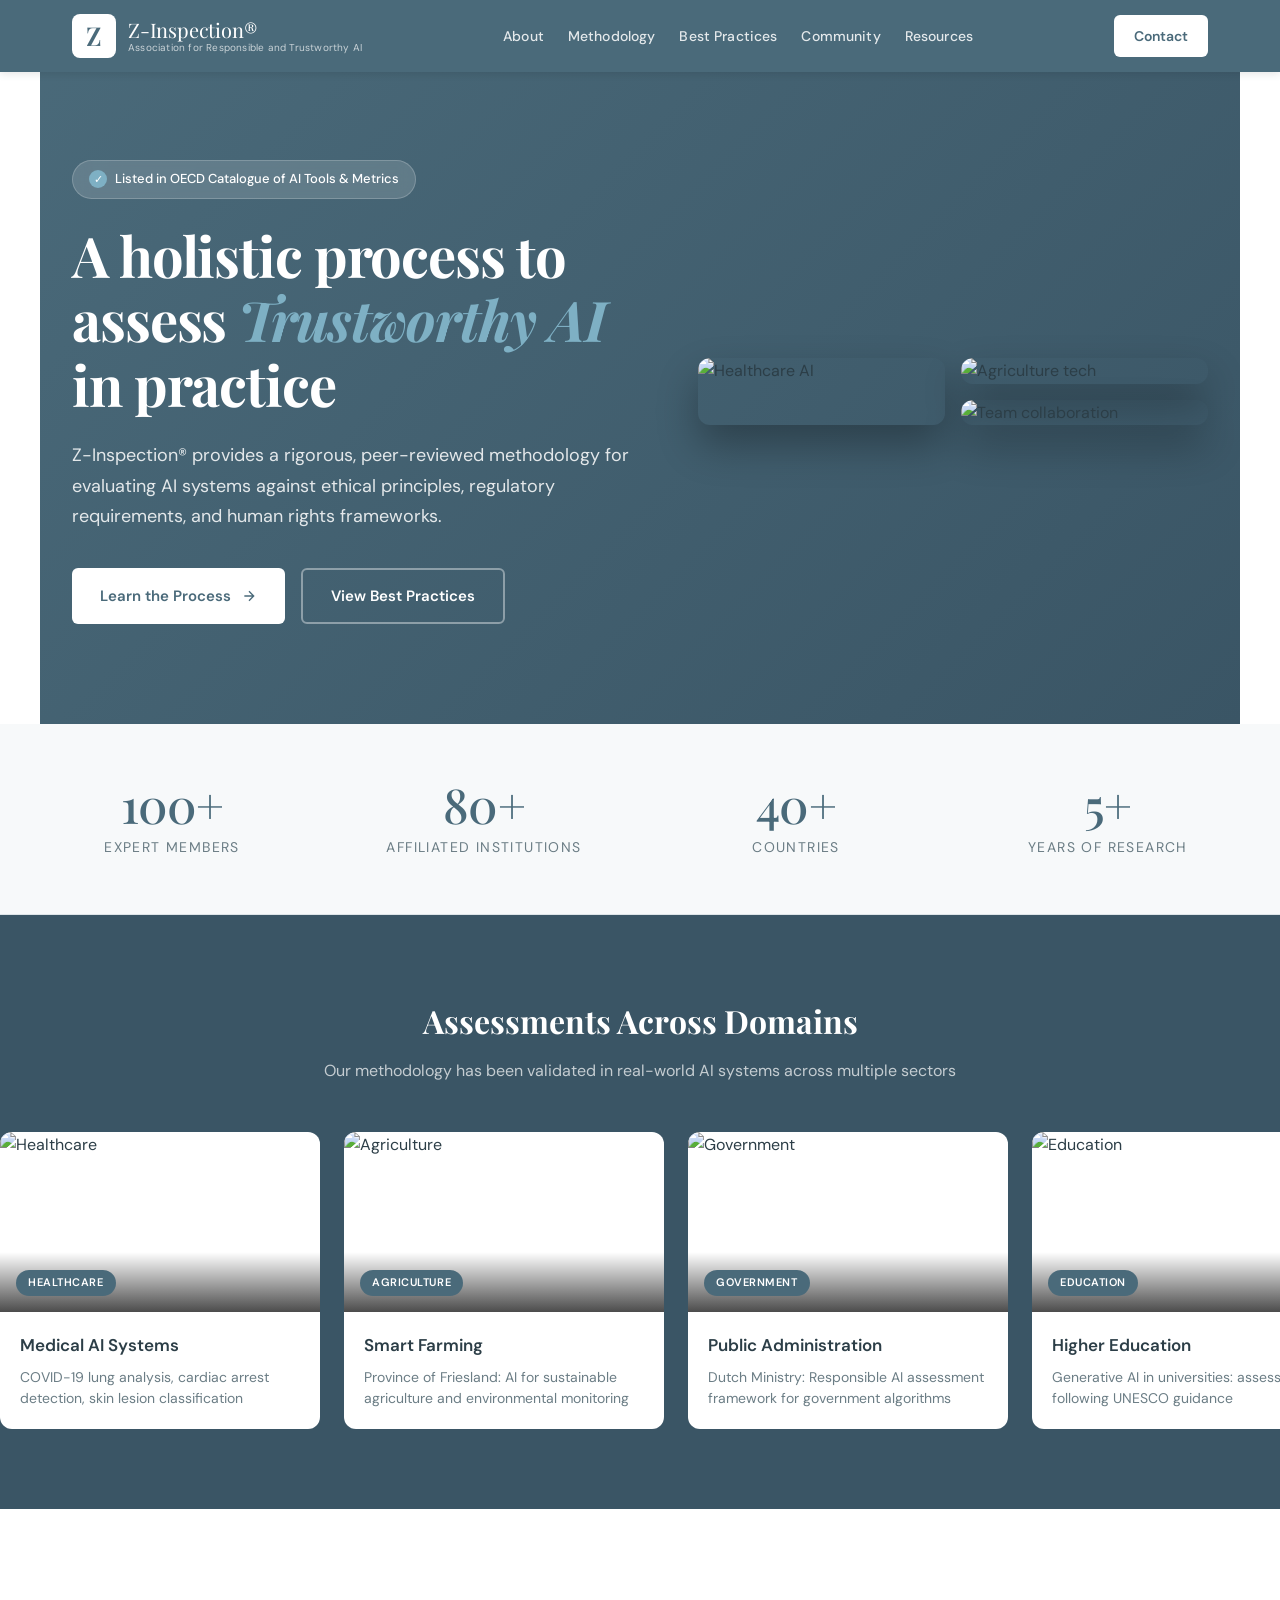
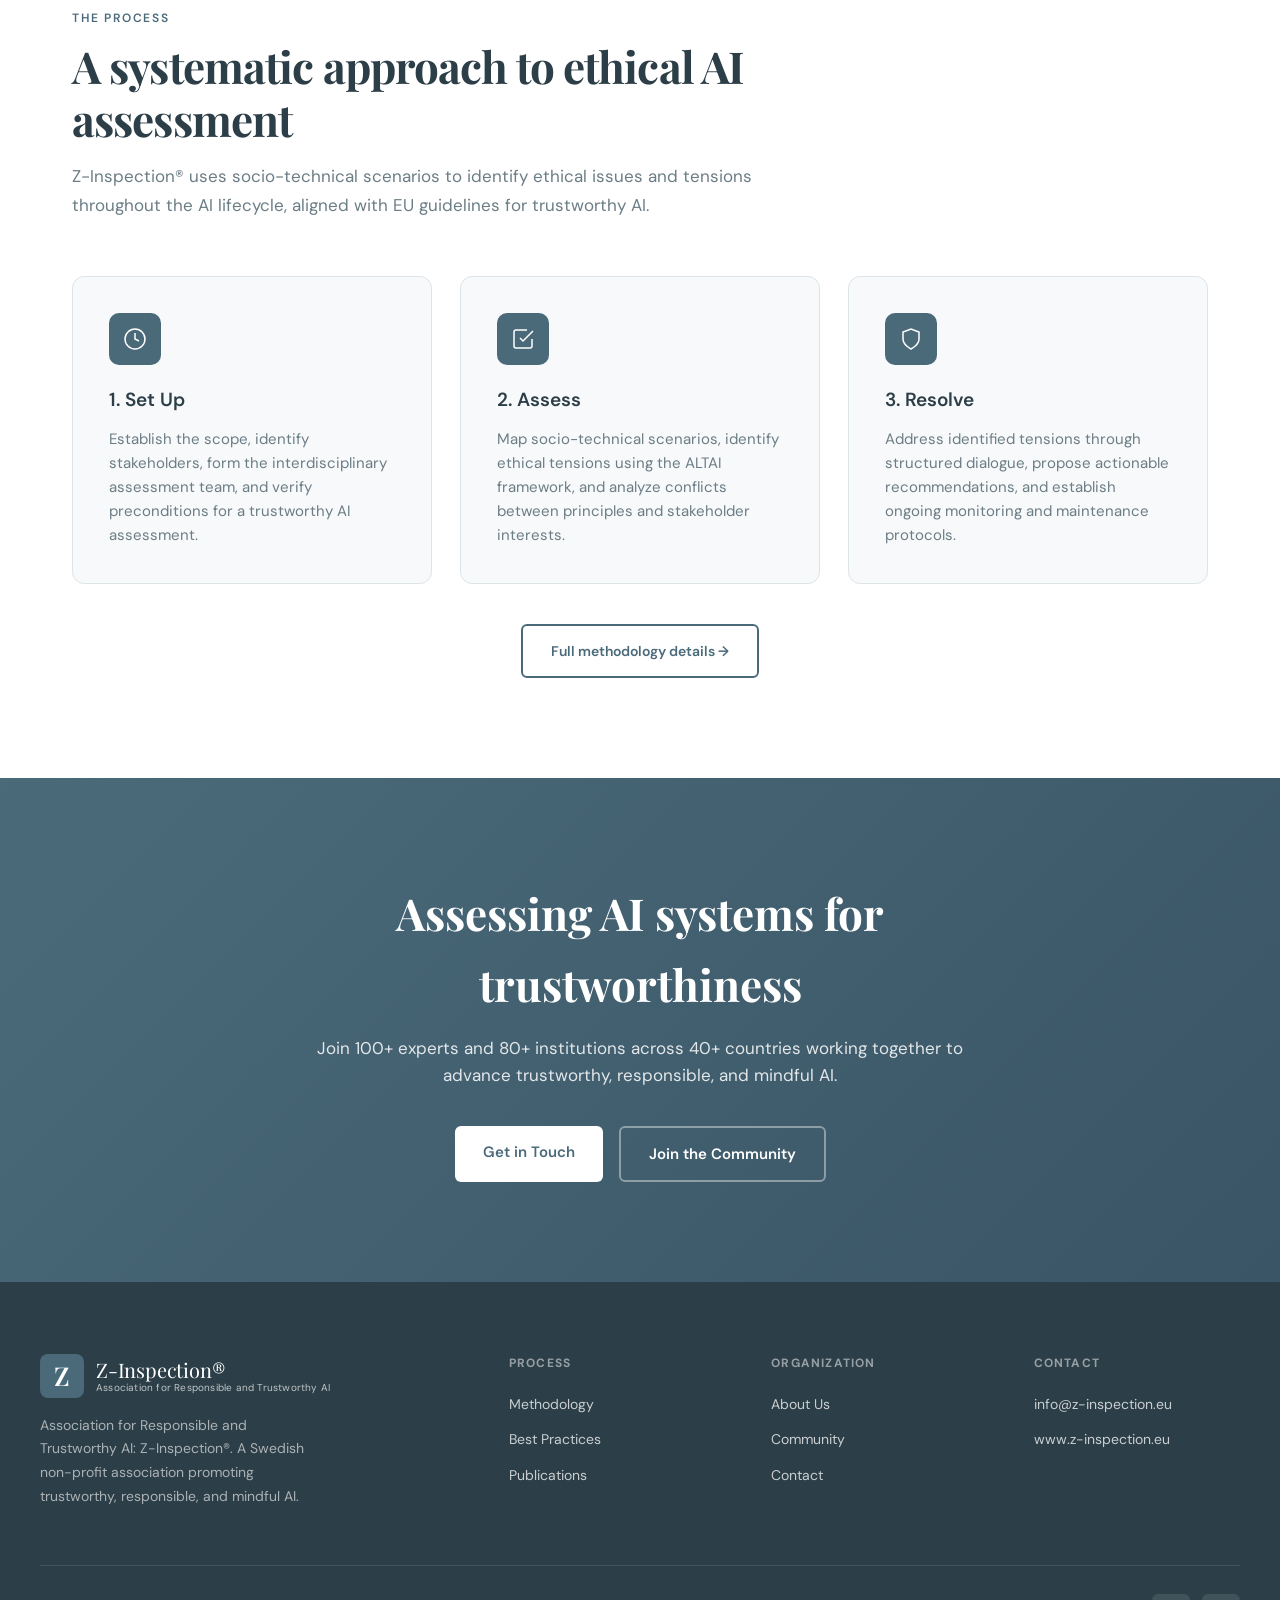
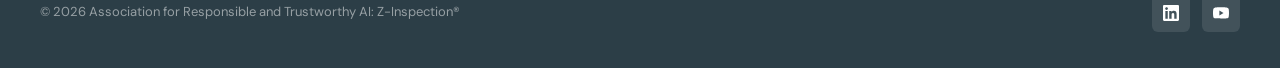
==== commit a2b07d62: "Add files via upload" ====
--- a/z-inspection-site/index.html
+++ b/z-inspection-site/index.html
@@ -15,7 +15,10 @@
         <div class="nav-inner">
             <a href="index.html" class="logo">
                 <span class="logo-mark">Z</span>
-                <span class="logo-text">Z-Inspection®</span>
+                <span class="logo-text-wrap">
+                    <span class="logo-text">Z-Inspection®</span>
+                    <span class="logo-subtitle">Association for Responsible and Trustworthy AI</span>
+                </span>
             </a>
             <ul class="nav-links">
                 <li><a href="about.html">About</a></li>
@@ -271,7 +274,10 @@
                 <div class="footer-brand">
                     <a href="index.html" class="logo">
                         <span class="logo-mark">Z</span>
-                        <span class="logo-text">Z-Inspection®</span>
+                        <span class="logo-text-wrap">
+                            <span class="logo-text">Z-Inspection®</span>
+                            <span class="logo-subtitle">Association for Responsible and Trustworthy AI</span>
+                        </span>
                     </a>
                     <p>Association for Responsible and Trustworthy AI: Z-Inspection®. A Swedish non-profit association promoting trustworthy, responsible, and mindful AI.</p>
                 </div>
--- a/z-inspection-site/css/style.css
+++ b/z-inspection-site/css/style.css
@@ -74,11 +74,25 @@
     font-weight: 600;
 }
 
+.logo-text-wrap {
+    display: flex;
+    flex-direction: column;
+    line-height: 1.2;
+}
+
 .logo-text {
     font-family: var(--font-serif);
-    font-size: 22px;
+    font-size: 20px;
     letter-spacing: -0.01em;
     color: white;
+}
+
+.logo-subtitle {
+    font-family: var(--font-sans);
+    font-size: 10px;
+    font-weight: 400;
+    color: rgba(255,255,255,0.7);
+    letter-spacing: 0.02em;
 }
 
 .nav-links {
